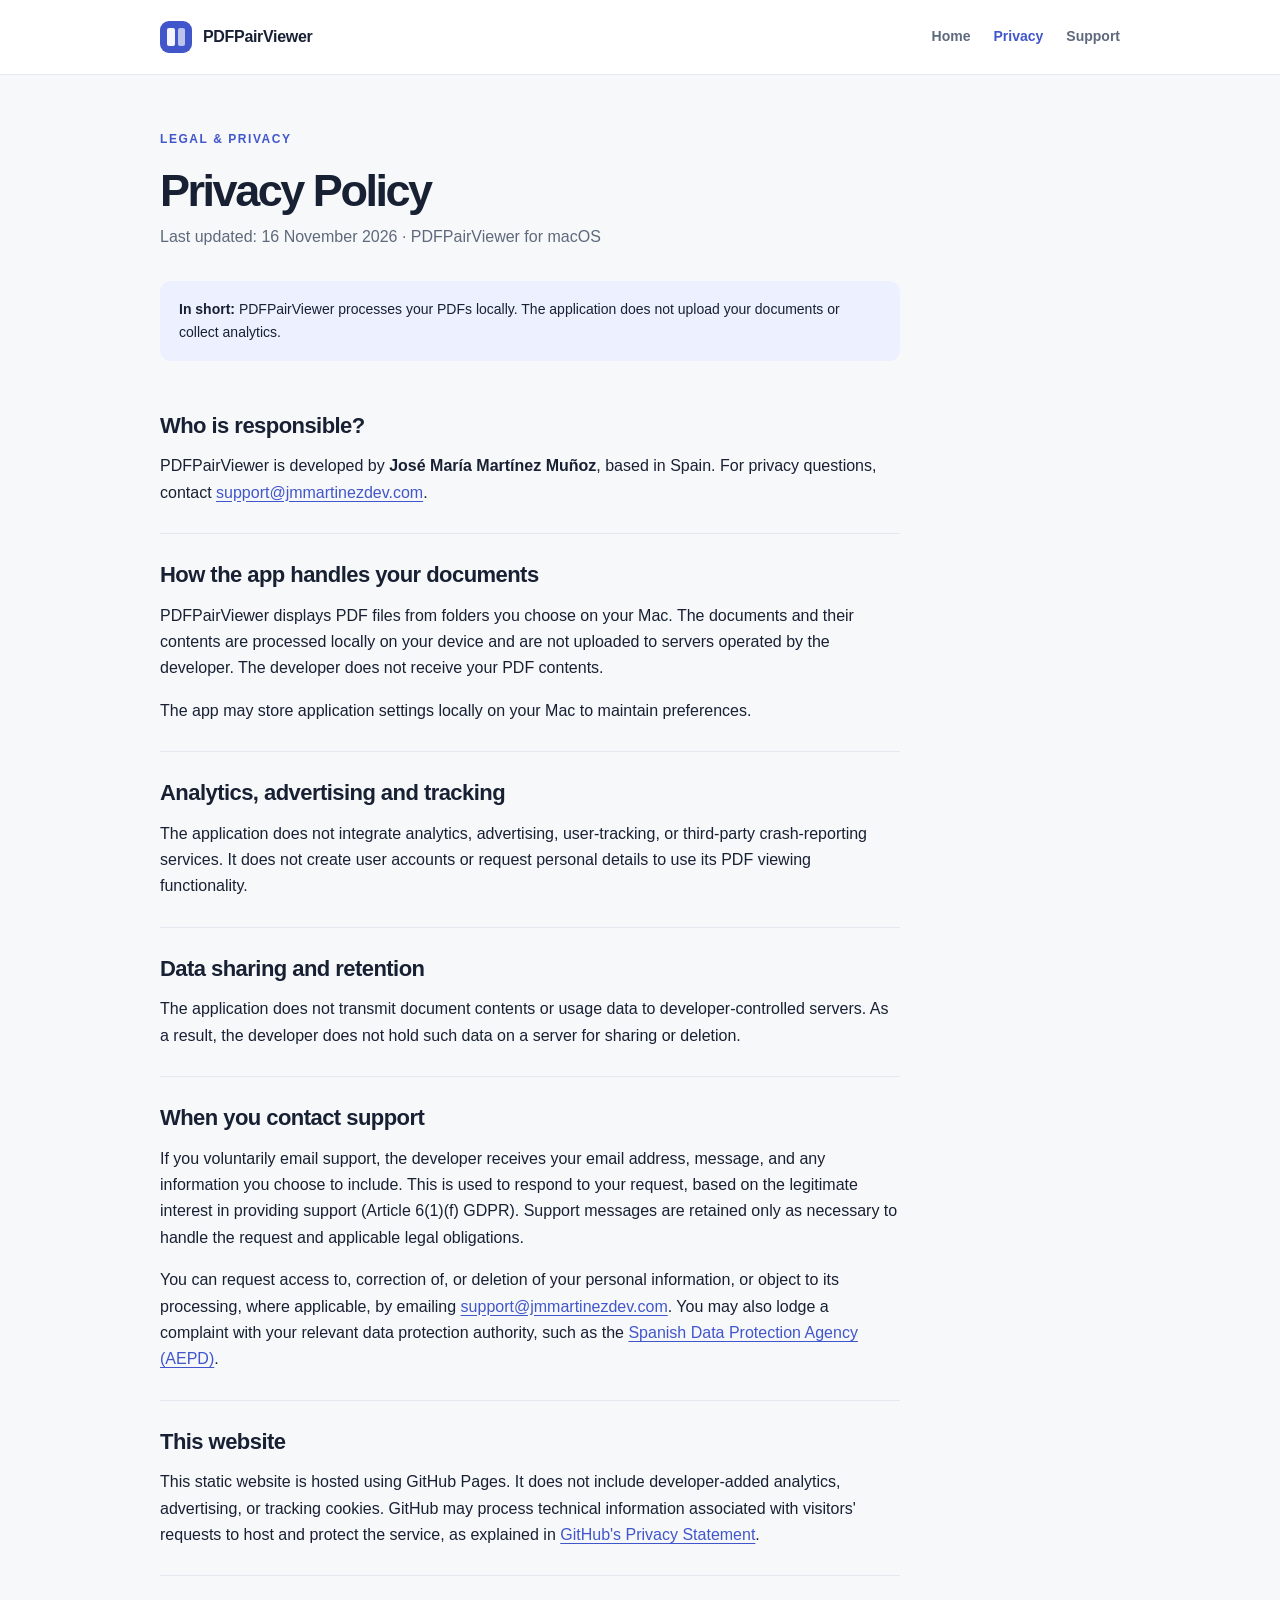
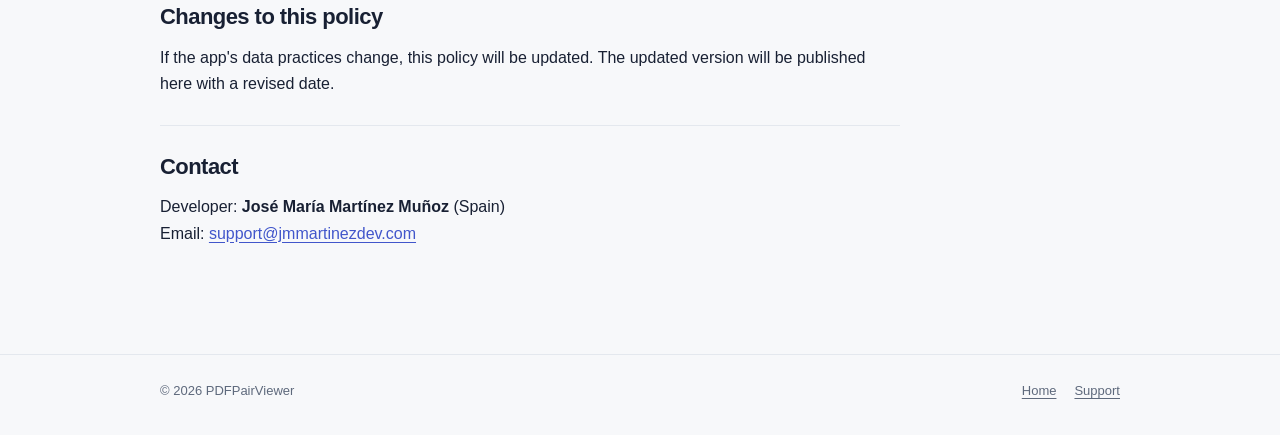
==== privacy/index.html @ 1cee3e24 "Add PDFPairViewer website" ====
<!doctype html>
<html lang="en">
<head>
  <meta charset="utf-8">
  <meta name="viewport" content="width=device-width,initial-scale=1">
  <meta name="description" content="Privacy Policy for the PDFPairViewer macOS application.">
  <title>Privacy Policy — PDFPairViewer</title>
  <link rel="stylesheet" href="../assets/styles.css">
</head>
<body>
  <header class="nav"><div class="wrap">
    <a class="brand" href="../"><span class="mark" aria-hidden="true"><span></span><span></span></span>PDFPairViewer</a>
    <nav aria-label="Main navigation"><a href="../">Home</a><a href="./" aria-current="page">Privacy</a><a href="../support/">Support</a></nav>
  </div></header>
  <main class="wrap page"><article class="prose">
    <div class="eyebrow">Legal &amp; privacy</div>
    <h1>Privacy Policy</h1>
    <p class="page-intro">Last updated: 16 November 2026 · PDFPairViewer for macOS</p>
    <div class="note"><strong>In short:</strong> PDFPairViewer processes your PDFs locally. The application does not upload your documents or collect analytics.</div>
    <section><h2>Who is responsible?</h2><p>PDFPairViewer is developed by <strong>José María Martínez Muñoz</strong>, based in Spain. For privacy questions, contact <a href="mailto:support@jmmartinezdev.com">support@jmmartinezdev.com</a>.</p></section>
    <section><h2>How the app handles your documents</h2><p>PDFPairViewer displays PDF files from folders you choose on your Mac. The documents and their contents are processed locally on your device and are not uploaded to servers operated by the developer. The developer does not receive your PDF contents.</p><p>The app may store application settings locally on your Mac to maintain preferences.</p></section>
    <section><h2>Analytics, advertising and tracking</h2><p>The application does not integrate analytics, advertising, user-tracking, or third-party crash-reporting services. It does not create user accounts or request personal details to use its PDF viewing functionality.</p></section>
    <section><h2>Data sharing and retention</h2><p>The application does not transmit document contents or usage data to developer-controlled servers. As a result, the developer does not hold such data on a server for sharing or deletion.</p></section>
    <section><h2>When you contact support</h2><p>If you voluntarily email support, the developer receives your email address, message, and any information you choose to include. This is used to respond to your request, based on the legitimate interest in providing support (Article 6(1)(f) GDPR). Support messages are retained only as necessary to handle the request and applicable legal obligations.</p><p>You can request access to, correction of, or deletion of your personal information, or object to its processing, where applicable, by emailing <a href="mailto:support@jmmartinezdev.com">support@jmmartinezdev.com</a>. You may also lodge a complaint with your relevant data protection authority, such as the <a href="https://www.aepd.es/en" rel="noopener noreferrer">Spanish Data Protection Agency (AEPD)</a>.</p></section>
    <section><h2>This website</h2><p>This static website is hosted using GitHub Pages. It does not include developer-added analytics, advertising, or tracking cookies. GitHub may process technical information associated with visitors' requests to host and protect the service, as explained in <a href="https://docs.github.com/en/site-policy/privacy-policies/github-general-privacy-statement" rel="noopener noreferrer">GitHub's Privacy Statement</a>.</p></section>
    <section><h2>Changes to this policy</h2><p>If the app's data practices change, this policy will be updated. The updated version will be published here with a revised date.</p></section>
    <section><h2>Contact</h2><p>Developer: <strong>José María Martínez Muñoz</strong> (Spain)<br>Email: <a href="mailto:support@jmmartinezdev.com">support@jmmartinezdev.com</a></p></section>
  </article></main>
  <footer><div class="wrap"><span>© 2026 PDFPairViewer</span><div><a href="../">Home</a><a href="../support/">Support</a></div></div></footer>
</body>
</html>
---- assets/styles.css ----
:root {
  color-scheme: light dark;
  --bg: #f7f8fa;
  --surface: #fff;
  --text: #182033;
  --muted: #5e697c;
  --line: #e4e8ee;
  --accent: #4156cb;
  --accent2: #edf0ff;
  --radius: 18px;
  --shadow: 0 10px 35px rgba(24,32,51,.05);
}
* { box-sizing: border-box; }
html { scroll-behavior: smooth; }
body { margin: 0; background: var(--bg); color: var(--text); font: 16px/1.65 -apple-system, BlinkMacSystemFont, "Segoe UI", sans-serif; }
a { color: var(--accent); text-underline-offset: 3px; }
a:hover { text-decoration-thickness: 2px; }
a:focus-visible { outline: 3px solid var(--accent); outline-offset: 3px; border-radius: 4px; }
.wrap { width: min(100% - 40px, 960px); margin-inline: auto; }
.nav { border-bottom: 1px solid var(--line); background: var(--surface); }
.nav .wrap { min-height: 74px; display: flex; align-items: center; justify-content: space-between; gap: 16px; }
.brand { display: inline-flex; align-items: center; gap: 11px; text-decoration: none; font-size: 16px; font-weight: 750; color: var(--text); letter-spacing: -.02em; }
.mark { display: inline-grid; grid-template-columns: 1fr 1fr; gap: 3px; width: 32px; height: 32px; padding: 7px; border-radius: 9px; background: var(--accent); }
.mark span { border-radius: 2px; background: white; opacity: .95; }
.mark span:last-child { opacity: .65; }
nav[aria-label] { display: flex; flex-wrap: wrap; align-items: center; gap: 23px; }
nav[aria-label] a { color: var(--muted); text-decoration: none; font-size: 14px; font-weight: 600; }
nav[aria-label] a[aria-current="page"], nav[aria-label] a:hover { color: var(--accent); }
.hero { padding: 96px 0 84px; text-align: center; }
.eyebrow { color: var(--accent); text-transform: uppercase; letter-spacing: .13em; font-size: 12px; font-weight: 750; }
h1 { font-size: clamp(36px, 6vw, 62px); letter-spacing: -.055em; line-height: 1.12; margin: 16px 0 18px; font-weight: 780; }
h2 { font-size: 22px; letter-spacing: -.025em; line-height: 1.25; margin: 0 0 14px; }
h3 { font-size: 17px; line-height: 1.3; margin: 0 0 8px; }
p { margin: 0 0 16px; }
.lead { color: var(--muted); font-size: 19px; max-width: 650px; margin-inline: auto; }
.links { display: flex; justify-content: center; gap: 12px; flex-wrap: wrap; margin-top: 30px; }
.button { display: inline-block; padding: 11px 18px; border: 1px solid var(--accent); background: var(--accent); color: white; border-radius: 10px; font-size: 14px; font-weight: 700; text-decoration: none; }
.button.secondary { color: var(--accent); background: transparent; border-color: var(--line); }
.button:hover { filter: brightness(.95); }
.preview { display: block; width: 100%; max-width: 760px; height: auto; border-radius: 20px; box-shadow: var(--shadow); margin: 0 auto 64px; }
.three { display: grid; grid-template-columns: repeat(3, 1fr); gap: 16px; margin-bottom: 85px; }
.tile { border: 1px solid var(--line); background: var(--surface); border-radius: var(--radius); padding: 25px 22px; }
.tile p { color: var(--muted); margin: 0; font-size: 14px; }
.pictogram { display: inline-grid; place-items: center; width: 39px; height: 39px; border-radius: 11px; margin-bottom: 20px; background: var(--accent2); color: var(--accent); font-weight: bold; font-size: 17px; }
.page { padding: 55px 0 80px; }
.page h1 { font-size: clamp(32px, 5vw, 45px); margin-bottom: 8px; }
.page-intro { color: var(--muted); font-size: 16px; margin-bottom: 30px; }
.prose { max-width: 740px; }
.prose section { padding: 27px 0; border-bottom: 1px solid var(--line); }
.prose section:last-child { border-bottom: none; }
.prose ul, .prose ol { padding-left: 24px; }
.prose li { margin: 8px 0; }
.prose p:last-child { margin-bottom: 0; }
.note { background: var(--accent2); border-radius: 11px; padding: 17px 19px; margin: 24px 0; font-size: 14px; }
footer { border-top: 1px solid var(--line); padding: 25px 0 34px; color: var(--muted); font-size: 13px; }
footer .wrap { display: flex; justify-content: space-between; gap: 14px; flex-wrap: wrap; }
footer a { color: var(--muted); margin-left: 18px; }
@media (prefers-color-scheme: dark) {
  :root { --bg: #121622; --surface: #1a2130; --text: #edf1ff; --muted: #afb9cd; --line: #30394a; --accent: #a5b2ff; --accent2: #2a335a; --shadow: 0 10px 35px rgba(0,0,0,.1); }
  .mark { background: #6577ed; }
  .button { background: #7486f0; border-color: #7486f0; color: #101525; }
  .button.secondary { color: var(--accent); }
}
@media (max-width: 700px) {
  .nav .wrap { padding-block: 15px; flex-wrap: wrap; }
  .hero { padding: 62px 0 54px; }
  .three { grid-template-columns: 1fr; margin-bottom: 55px; }
  .page { padding-top: 35px; }
}
@media (prefers-reduced-motion: reduce) { html { scroll-behavior: auto; } }
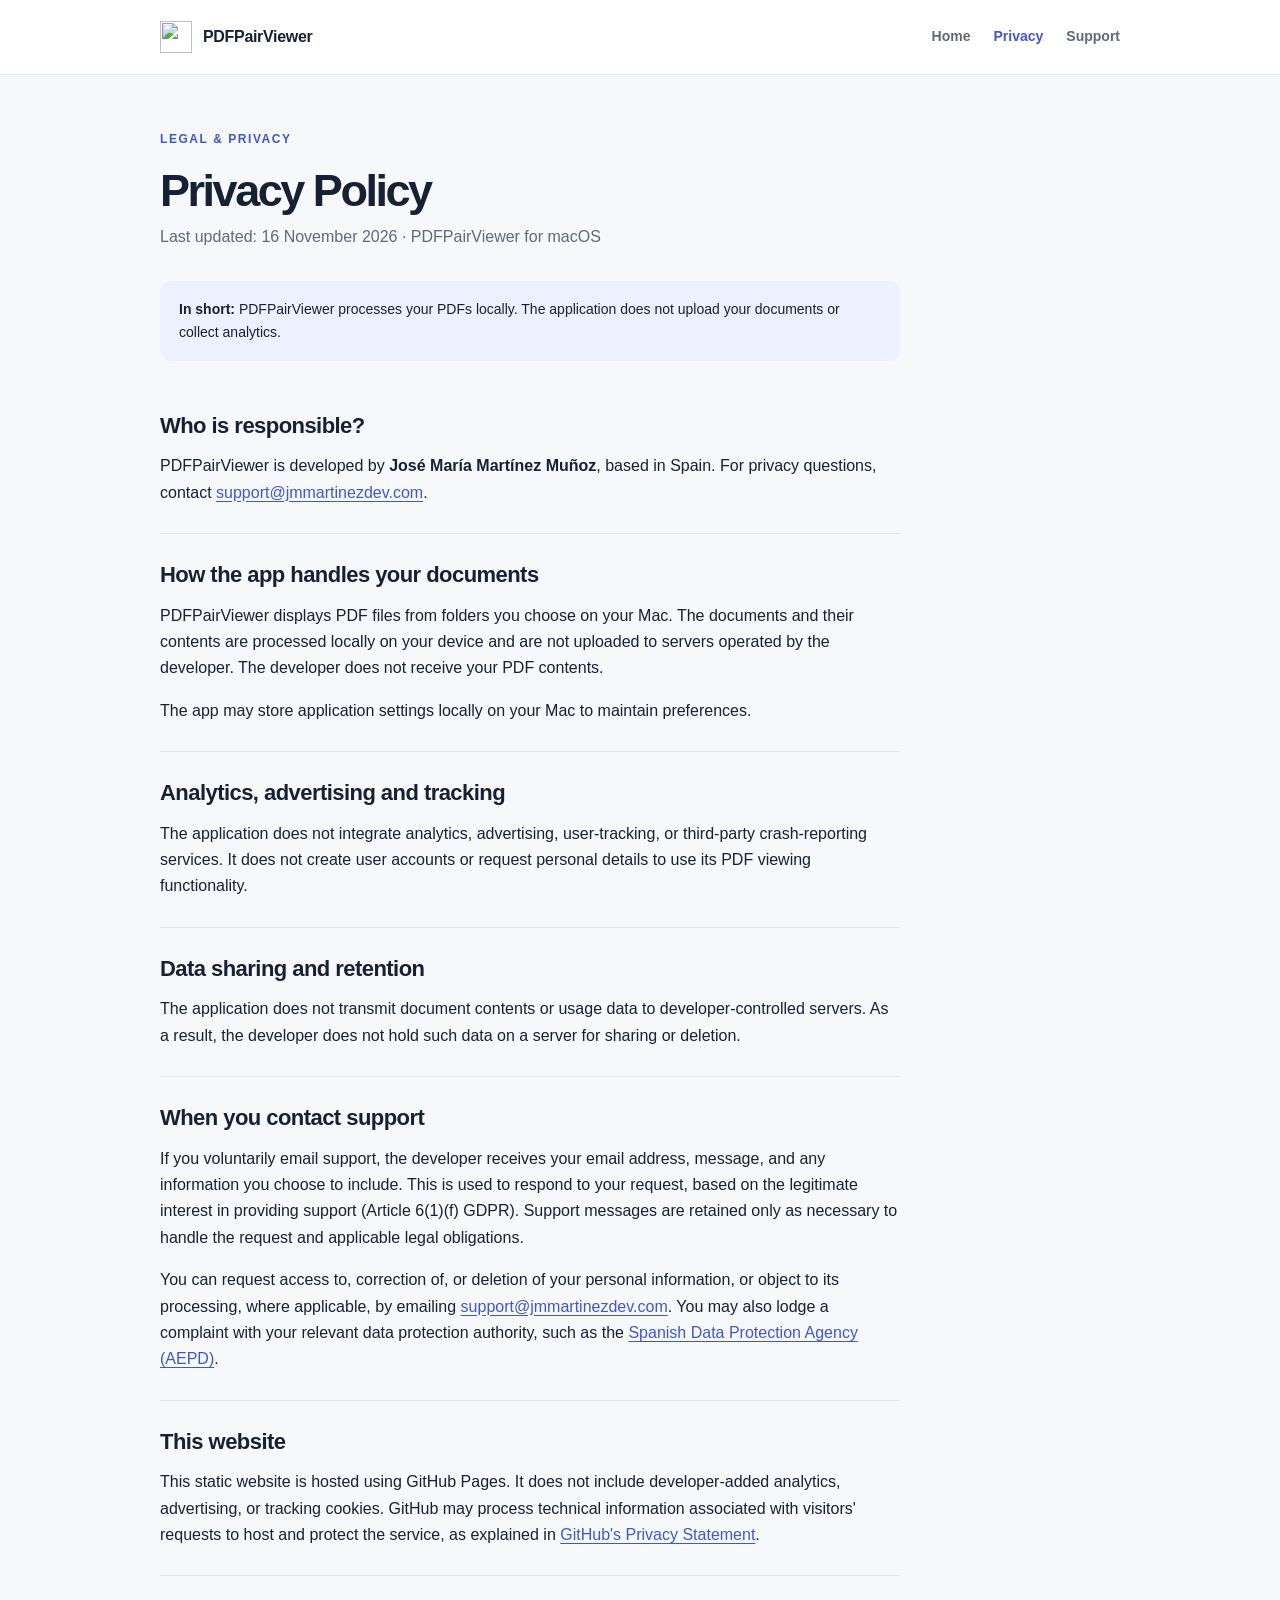
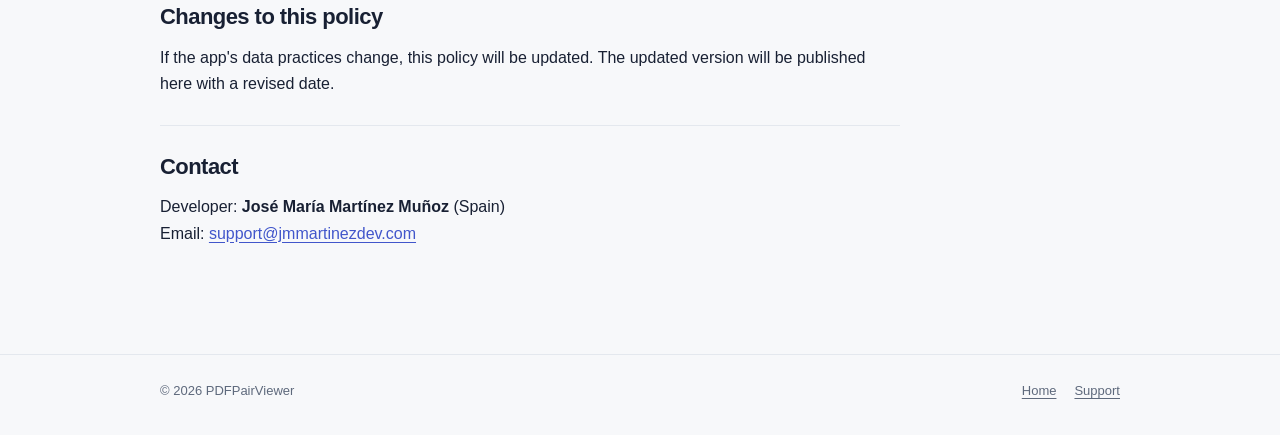
==== commit 3d1f4238: "Replace icon with the actual icon from the app" ====
--- a/privacy/index.html
+++ b/privacy/index.html
@@ -9,7 +9,7 @@
 </head>
 <body>
   <header class="nav"><div class="wrap">
-    <a class="brand" href="../"><span class="mark" aria-hidden="true"><span></span><span></span></span>PDFPairViewer</a>
+    <a class="brand" href="../"><img class="mark" src="../assets/app-icon.png" width="32" height="32" alt="">PDFPairViewer</a>
     <nav aria-label="Main navigation"><a href="../">Home</a><a href="./" aria-current="page">Privacy</a><a href="../support/">Support</a></nav>
   </div></header>
   <main class="wrap page"><article class="prose">
--- a/assets/styles.css
+++ b/assets/styles.css
@@ -20,9 +20,7 @@
 .nav { border-bottom: 1px solid var(--line); background: var(--surface); }
 .nav .wrap { min-height: 74px; display: flex; align-items: center; justify-content: space-between; gap: 16px; }
 .brand { display: inline-flex; align-items: center; gap: 11px; text-decoration: none; font-size: 16px; font-weight: 750; color: var(--text); letter-spacing: -.02em; }
-.mark { display: inline-grid; grid-template-columns: 1fr 1fr; gap: 3px; width: 32px; height: 32px; padding: 7px; border-radius: 9px; background: var(--accent); }
-.mark span { border-radius: 2px; background: white; opacity: .95; }
-.mark span:last-child { opacity: .65; }
+.mark { display: block; width: 32px; height: 32px; flex-shrink: 0; object-fit: contain; }
 nav[aria-label] { display: flex; flex-wrap: wrap; align-items: center; gap: 23px; }
 nav[aria-label] a { color: var(--muted); text-decoration: none; font-size: 14px; font-weight: 600; }
 nav[aria-label] a[aria-current="page"], nav[aria-label] a:hover { color: var(--accent); }
@@ -57,7 +55,6 @@
 footer a { color: var(--muted); margin-left: 18px; }
 @media (prefers-color-scheme: dark) {
   :root { --bg: #121622; --surface: #1a2130; --text: #edf1ff; --muted: #afb9cd; --line: #30394a; --accent: #a5b2ff; --accent2: #2a335a; --shadow: 0 10px 35px rgba(0,0,0,.1); }
-  .mark { background: #6577ed; }
   .button { background: #7486f0; border-color: #7486f0; color: #101525; }
   .button.secondary { color: var(--accent); }
 }
